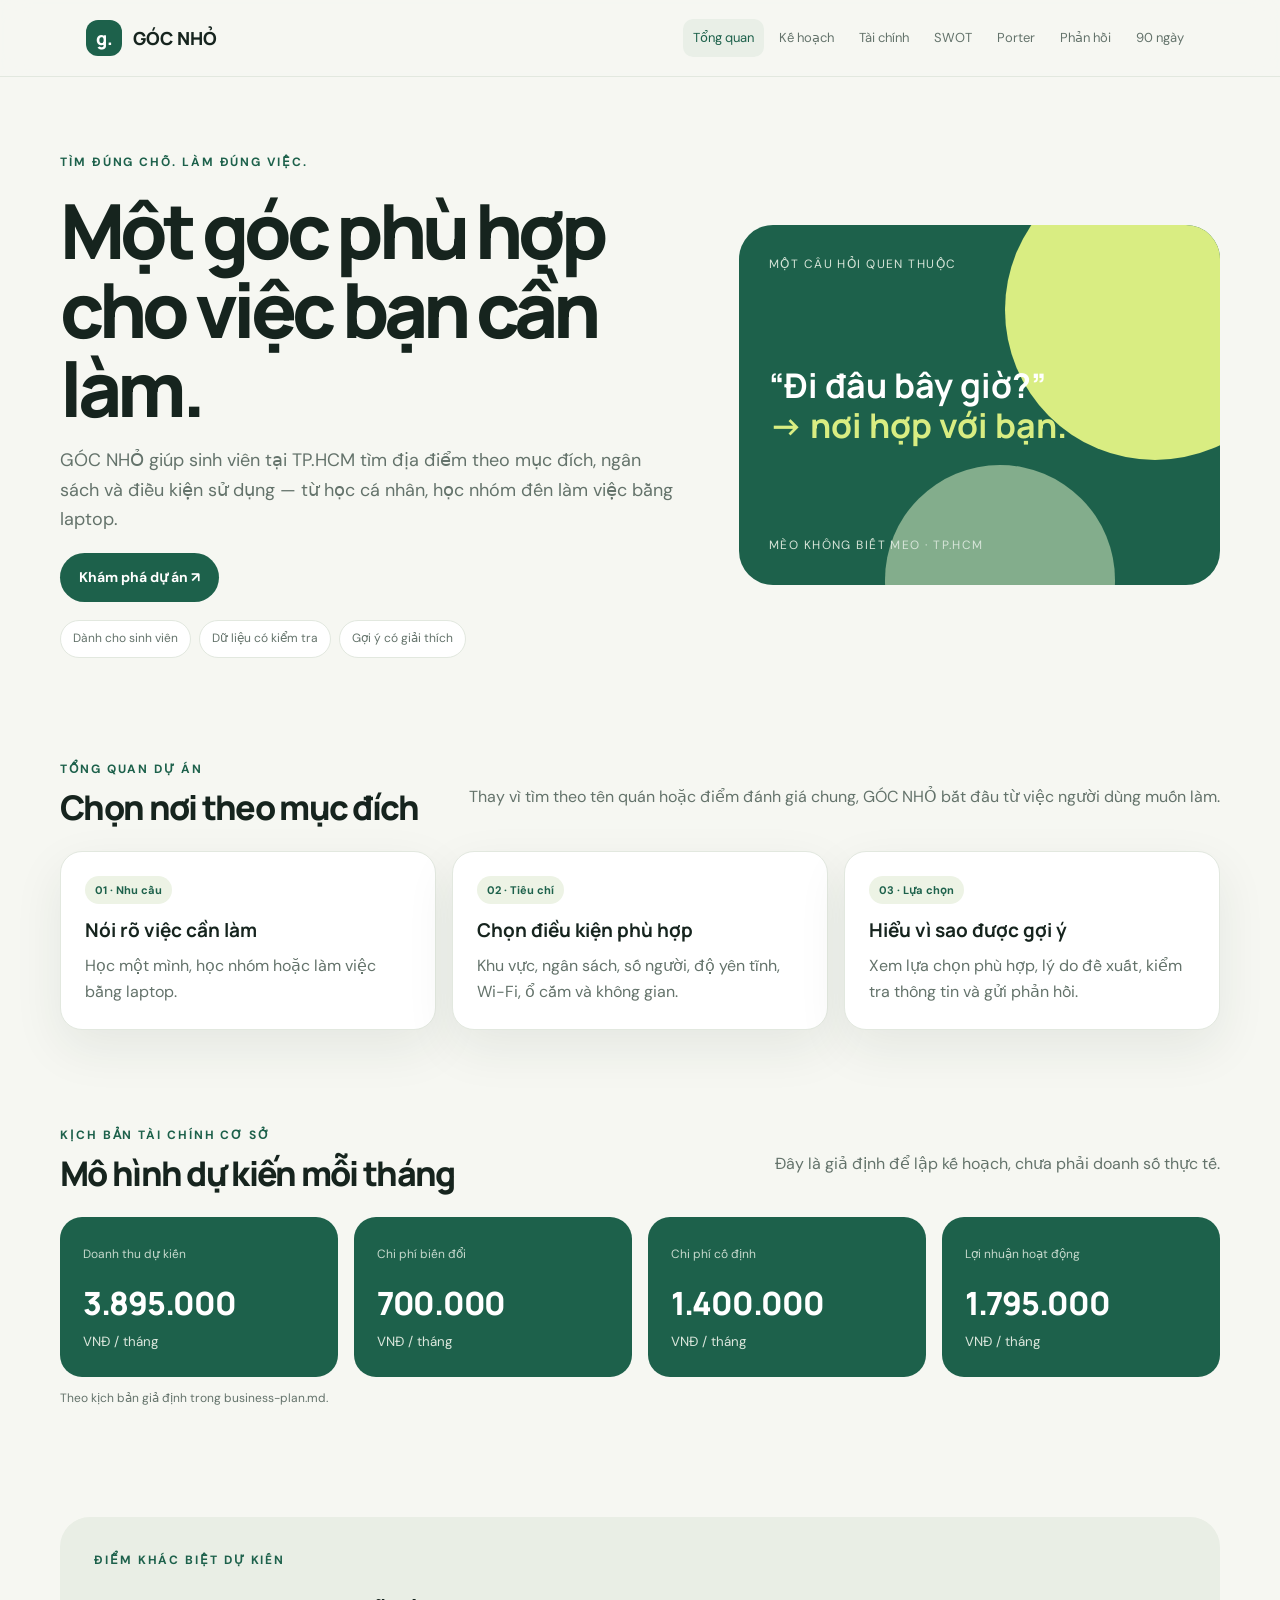
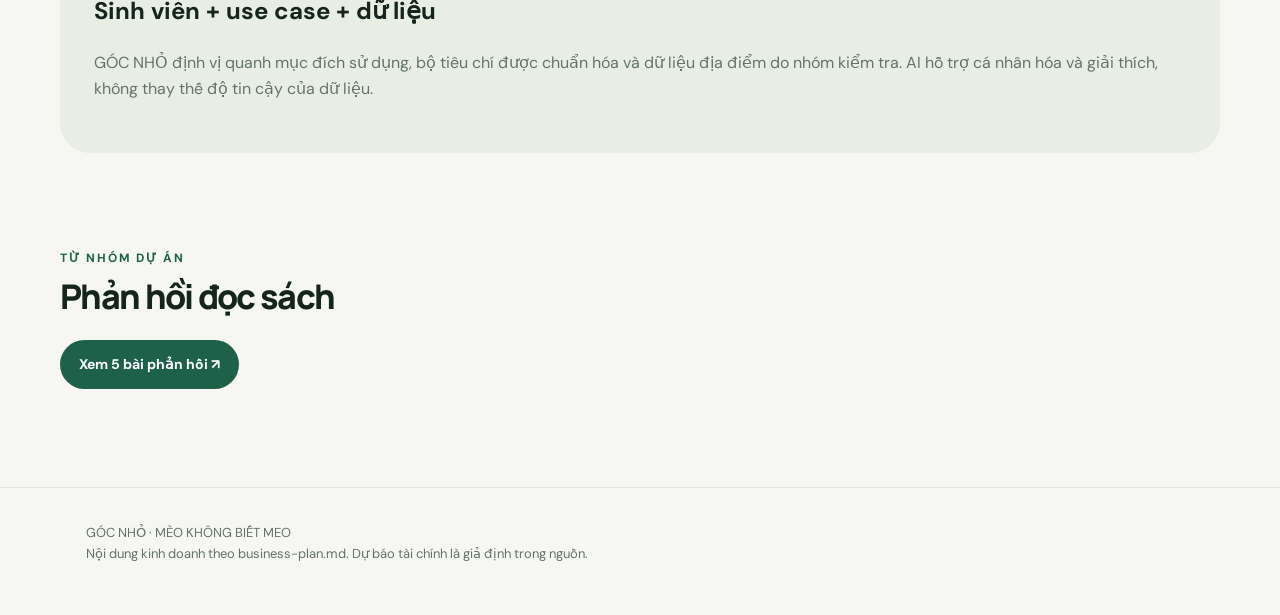
==== index.html @ 888e7946 "Da Tao Trang Web Khoi Nghiep Goc Nhỏ V1" ====
<!doctype html><html lang="vi"><head><meta charset="utf-8"><meta name="viewport" content="width=device-width,initial-scale=1"><title>Trang chủ · GÓC NHỎ</title><link rel="stylesheet" href="style.css"></head><body><header class="topbar"><div class="wrap nav"><a class="brand" href="index.html"><span class="mark">g.</span>GÓC NHỎ</a><nav class="navlinks"><a class="active" href="index.html">Tổng quan</a><a class="" href="business-plan.html">Kế hoạch</a><a class="" href="financial-analysis.html">Tài chính</a><a class="" href="swot.html">SWOT</a><a class="" href="five-forces.html">Porter</a><a class="" href="reflections.html">Phản hồi</a><a class="" href="action-plan.html">90 ngày</a></nav></div></header><main><section class="wrap hero"><div><div class="eyebrow">Tìm đúng chỗ. Làm đúng việc.</div><h1>Một góc phù hợp cho việc bạn cần làm.</h1><p>GÓC NHỎ giúp sinh viên tại TP.HCM tìm địa điểm theo mục đích, ngân sách và điều kiện sử dụng — từ học cá nhân, học nhóm đến làm việc bằng laptop.</p><a class="btn" href="business-plan.html">Khám phá dự án ↗</a><div class="pillrow"><span class="pill">Dành cho sinh viên</span><span class="pill">Dữ liệu có kiểm tra</span><span class="pill">Gợi ý có giải thích</span></div></div><div class="hero-art"><div class="art-tag">Một câu hỏi quen thuộc</div><div class="art-quote">“Đi đâu bây giờ?”<br><span style="color:#d9ed82">→ nơi hợp với bạn.</span></div><div class="art-tag">MÈO KHÔNG BIẾT MEO · TP.HCM</div></div></section><section class="wrap section"><div class="section-head"><div><div class="eyebrow">Tổng quan dự án</div><h2>Chọn nơi theo mục đích</h2></div><p>Thay vì tìm theo tên quán hoặc điểm đánh giá chung, GÓC NHỎ bắt đầu từ việc người dùng muốn làm.</p></div><div class="grid three"><article class="card"><span class="tag">01 · Nhu cầu</span><h3>Nói rõ việc cần làm</h3><p>Học một mình, học nhóm hoặc làm việc bằng laptop.</p></article><article class="card"><span class="tag">02 · Tiêu chí</span><h3>Chọn điều kiện phù hợp</h3><p>Khu vực, ngân sách, số người, độ yên tĩnh, Wi-Fi, ổ cắm và không gian.</p></article><article class="card"><span class="tag">03 · Lựa chọn</span><h3>Hiểu vì sao được gợi ý</h3><p>Xem lựa chọn phù hợp, lý do đề xuất, kiểm tra thông tin và gửi phản hồi.</p></article></div></section><section class="wrap section"><div class="section-head"><div><div class="eyebrow">Kịch bản tài chính cơ sở</div><h2>Mô hình dự kiến mỗi tháng</h2></div><p>Đây là giả định để lập kế hoạch, chưa phải doanh số thực tế.</p></div><div class="grid four"><div class="metric"><span class="label">Doanh thu dự kiến</span><strong>3.895.000</strong><small>VNĐ / tháng</small></div><div class="metric"><span class="label">Chi phí biến đổi</span><strong>700.000</strong><small>VNĐ / tháng</small></div><div class="metric"><span class="label">Chi phí cố định</span><strong>1.400.000</strong><small>VNĐ / tháng</small></div><div class="metric"><span class="label">Lợi nhuận hoạt động</span><strong>1.795.000</strong><small>VNĐ / tháng</small></div></div><p class="source">Theo kịch bản giả định trong business-plan.md.</p></section><section class="wrap section"><div class="band"><div class="eyebrow">Điểm khác biệt dự kiến</div><h2>Sinh viên + use case + dữ liệu</h2><p style="color:var(--muted)">GÓC NHỎ định vị quanh mục đích sử dụng, bộ tiêu chí được chuẩn hóa và dữ liệu địa điểm do nhóm kiểm tra. AI hỗ trợ cá nhân hóa và giải thích, không thay thế độ tin cậy của dữ liệu.</p></div></section><section class="wrap section"><div class="section-head"><div><div class="eyebrow">Từ nhóm dự án</div><h2>Phản hồi đọc sách</h2></div></div><a class="btn" href="reflections.html">Xem 5 bài phản hồi ↗</a></section></main><footer class="footer"><div class="wrap">GÓC NHỎ · MÈO KHÔNG BIẾT MEO<br>Nội dung kinh doanh theo business-plan.md. Dự báo tài chính là giả định trong nguồn.</div></footer></body></html>
---- style.css ----
@import url('https://fonts.googleapis.com/css2?family=DM+Sans:wght@400;500;600;700&family=Manrope:wght@400;500;600;700;800&display=swap');:root{--ink:#16241e;--muted:#64736b;--paper:#f6f7f2;--white:#fff;--green:#1d614b;--lime:#d9ed82;--line:#e2e8df;--shadow:0 18px 50px #1b352814;--radius:22px}*{box-sizing:border-box}body{margin:0;background:var(--paper);color:var(--ink);font:16px/1.65 'DM Sans',sans-serif}a{color:inherit}.wrap{max-width:1160px;margin:auto;padding:0 26px}.topbar{position:sticky;top:0;z-index:5;background:#f6f7f2e8;backdrop-filter:blur(14px);border-bottom:1px solid var(--line)}.nav{min-height:76px;display:flex;align-items:center;justify-content:space-between;gap:20px}.brand{display:flex;align-items:center;gap:11px;text-decoration:none;font:800 18px Manrope}.mark{width:36px;height:36px;display:grid;place-items:center;border-radius:12px;background:var(--green);color:white}.navlinks{display:flex;gap:5px;flex-wrap:wrap}.navlinks a{padding:8px 10px;text-decoration:none;color:var(--muted);font-size:13px;border-radius:10px}.navlinks a:hover,.navlinks a.active{color:var(--green);background:#e9efe7}.hero{padding:76px 0 54px;display:grid;grid-template-columns:1.13fr .87fr;gap:54px;align-items:center}.eyebrow{color:var(--green);font-size:12px;font-weight:700;letter-spacing:.16em;text-transform:uppercase}.hero h1,.pagehead h1{font:800 clamp(42px,6vw,76px)/1.04 Manrope;letter-spacing:-.065em;margin:18px 0}.hero p{font-size:18px;color:var(--muted);max-width:650px}.hero-art{min-height:360px;border-radius:34px;background:var(--green);padding:30px;color:white;position:relative;overflow:hidden;display:flex;flex-direction:column;justify-content:space-between}.hero-art:after{content:'';position:absolute;width:300px;height:300px;border-radius:50%;background:var(--lime);right:-85px;top:-65px}.hero-art:before{content:'';position:absolute;width:230px;height:230px;border-radius:50%;background:#83ad8c;right:105px;bottom:-110px}.art-tag,.art-quote{position:relative;z-index:1}.art-tag{font-size:12px;letter-spacing:.12em;text-transform:uppercase;color:#d6e4d8}.art-quote{font:700 34px/1.2 Manrope;max-width:320px}.btn{display:inline-block;border-radius:999px;background:var(--green);color:white;padding:13px 19px;text-decoration:none;font-weight:700;font-size:14px}.section{padding:48px 0}.section-head{display:flex;align-items:end;justify-content:space-between;gap:24px;margin-bottom:24px}.section-head h2{font:800 34px/1.15 Manrope;letter-spacing:-.05em;margin:8px 0 0}.section-head p,.card p,.pagehead p{color:var(--muted)}.grid{display:grid;gap:16px}.two{grid-template-columns:repeat(2,minmax(0,1fr))}.three{grid-template-columns:repeat(3,minmax(0,1fr))}.four{grid-template-columns:repeat(4,minmax(0,1fr))}.card{background:white;border:1px solid var(--line);border-radius:var(--radius);padding:24px;box-shadow:var(--shadow)}.card h3{font:700 19px/1.3 Manrope;margin:0 0 10px}.card p{margin:0}.tag{display:inline-block;border-radius:99px;background:#edf3e5;color:var(--green);padding:5px 10px;font-size:11px;font-weight:700;margin-bottom:14px}.metric{background:var(--green);color:white;border-radius:var(--radius);padding:23px;min-height:148px}.metric .label{color:#c5d8cc;font-size:12px}.metric strong{font:800 clamp(22px,3vw,32px) Manrope;display:block;letter-spacing:-.04em;margin:14px 0 3px}.metric small{color:#dce7dd}.band{background:#e9eee5;border-radius:30px;padding:34px}.pagehead{padding:58px 0 28px}.pagehead h1{font-size:clamp(38px,5vw,60px);margin:10px 0}.pagehead p{max-width:780px}.split{display:grid;grid-template-columns:1fr 1fr;gap:18px}.list{padding-left:20px;color:var(--muted)}.list li{margin:8px 0}.table-wrap{overflow:auto;border:1px solid var(--line);border-radius:18px;background:white}table{border-collapse:collapse;width:100%;min-width:680px}th,td{text-align:left;padding:15px 17px;border-bottom:1px solid var(--line);vertical-align:top}th{font-size:12px;color:var(--muted);text-transform:uppercase;background:#f7f9f5}td{font-size:14px}.chart-row{display:grid;grid-template-columns:190px 1fr auto;gap:14px;align-items:center;margin:18px 0}.track{height:12px;background:#e8eee7;border-radius:99px;overflow:hidden}.fill{height:100%;border-radius:99px;background:var(--green)}.note{padding:16px 18px;border-left:3px solid #f2a46d;background:#fff5ec;border-radius:0 14px 14px 0;color:#765338}.swot{min-height:230px}.s{background:#e9f2e7}.w{background:#f8eadf}.o{background:#e4f1ed}.t{background:#eeeaf4}.force{min-height:245px;position:relative;overflow:hidden}.force:after{content:attr(data-n);position:absolute;right:15px;bottom:-38px;color:#f2f5f0;font:800 150px Manrope}.rating{font:800 13px Manrope;color:var(--green);background:#e6f0e3;border-radius:99px;padding:6px 12px;display:inline-block;margin-bottom:12px}.force>*{position:relative;z-index:1}.timeline{display:grid;grid-template-columns:repeat(3,1fr);position:relative}.timeline:before{content:'';position:absolute;top:19px;left:12%;right:12%;height:2px;background:#d5e0d2}.step{position:relative;padding:54px 18px 10px}.dot{position:absolute;top:8px;left:18px;width:24px;height:24px;border:6px solid var(--green);background:var(--paper);border-radius:50%;z-index:1}.member{display:flex;flex-direction:column;min-height:265px}.member-id,.source{font-size:12px;color:var(--muted)}.member-title{font-size:13px;color:var(--green);font-weight:700;margin-bottom:10px}.more{margin-top:auto;padding-top:20px;text-decoration:none;color:var(--green);font-weight:700;font-size:14px}.article{max-width:820px;margin:0 auto}.article-body{background:white;border:1px solid var(--line);border-radius:26px;padding:clamp(24px,6vw,60px);box-shadow:var(--shadow)}.article-body h1,.article-body h2,.article-body h3{font-family:Manrope;line-height:1.25}.article-body h1{font-size:32px}.article-body h2{font-size:25px;margin-top:35px}.article-body p,.article-body li{color:#48574f}.article-body a{color:var(--green)}.article-body blockquote{border-left:3px solid var(--lime);padding-left:18px;color:var(--muted)}.article-body img{max-width:100%;height:auto}.back{display:inline-block;color:var(--green);text-decoration:none;font-weight:700;margin-bottom:18px}.pillrow{display:flex;gap:8px;flex-wrap:wrap;margin-top:18px}.pill{background:white;border:1px solid var(--line);padding:8px 12px;border-radius:99px;font-size:12px;color:var(--muted)}.footer{padding:34px 0 50px;color:var(--muted);font-size:13px;border-top:1px solid var(--line);margin-top:50px}@media(max-width:900px){.hero{grid-template-columns:1fr;gap:28px;padding-top:54px}.hero-art{min-height:260px}.four,.three{grid-template-columns:repeat(2,1fr)}.nav{align-items:flex-start;padding:14px 0;flex-direction:column}.timeline{grid-template-columns:1fr}.timeline:before{top:25px;bottom:25px;left:29px;right:auto;width:2px;height:auto}.step{padding:8px 8px 24px 64px}.dot{left:18px;top:8px}}@media(max-width:600px){.wrap{padding:0 18px}.two,.three,.four,.split{grid-template-columns:1fr}.section{padding:34px 0}.section-head{display:block}.hero h1{font-size:48px}.chart-row{grid-template-columns:1fr auto;gap:8px}.track{grid-column:1/-1;grid-row:2}.card{padding:21px}.band{padding:24px}}
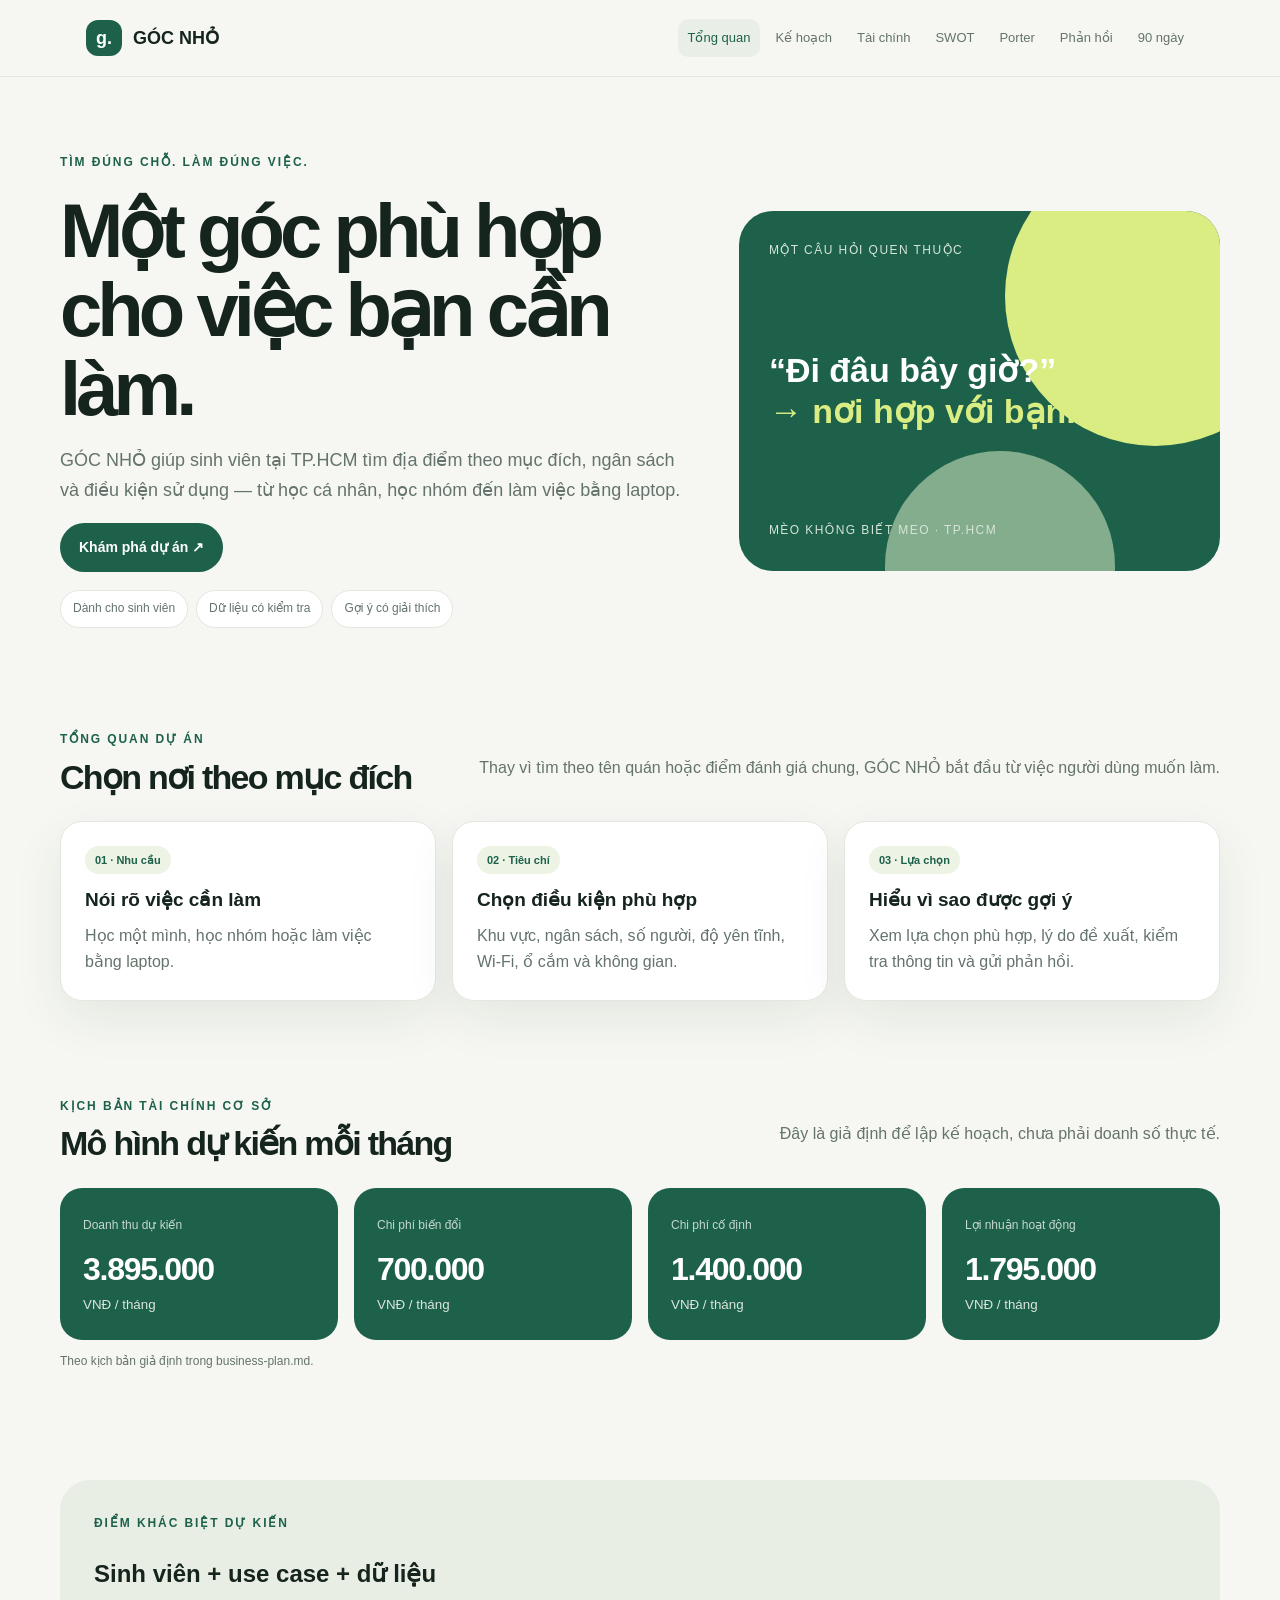
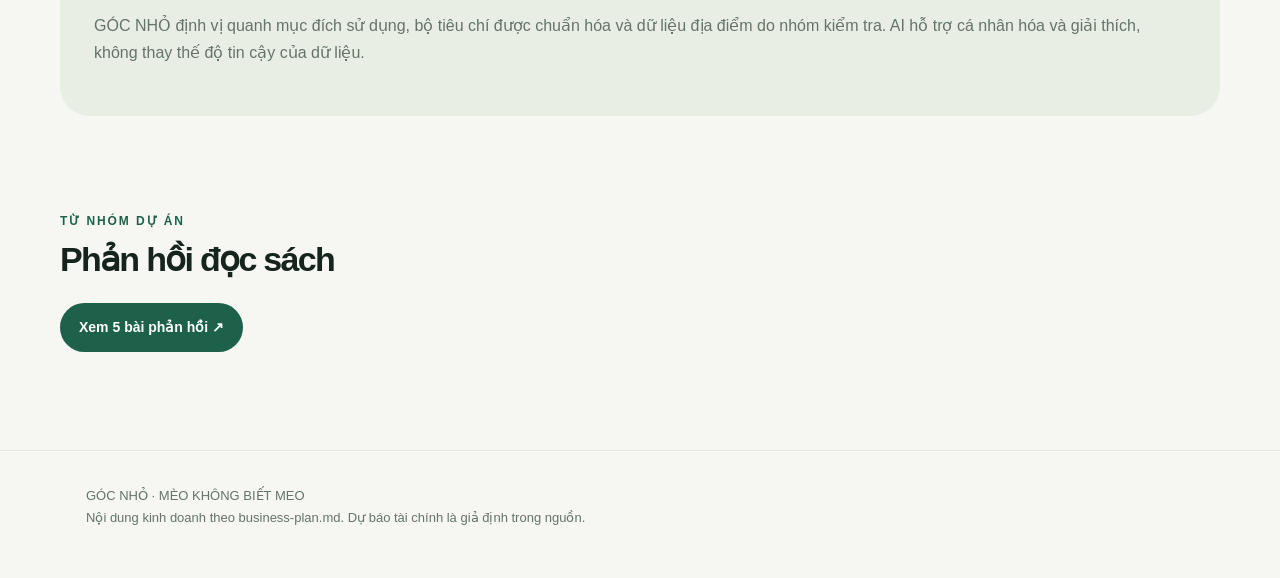
==== commit 801b9108: "Da Tao Trang Web Khoi Nghiep Góc Nhỏ V2" ====
--- a/index.html
+++ b/index.html
@@ -1 +1 @@
-<!doctype html><html lang="vi"><head><meta charset="utf-8"><meta name="viewport" content="width=device-width,initial-scale=1"><title>Trang chủ · GÓC NHỎ</title><link rel="stylesheet" href="style.css"></head><body><header class="topbar"><div class="wrap nav"><a class="brand" href="index.html"><span class="mark">g.</span>GÓC NHỎ</a><nav class="navlinks"><a class="active" href="index.html">Tổng quan</a><a class="" href="business-plan.html">Kế hoạch</a><a class="" href="financial-analysis.html">Tài chính</a><a class="" href="swot.html">SWOT</a><a class="" href="five-forces.html">Porter</a><a class="" href="reflections.html">Phản hồi</a><a class="" href="action-plan.html">90 ngày</a></nav></div></header><main><section class="wrap hero"><div><div class="eyebrow">Tìm đúng chỗ. Làm đúng việc.</div><h1>Một góc phù hợp cho việc bạn cần làm.</h1><p>GÓC NHỎ giúp sinh viên tại TP.HCM tìm địa điểm theo mục đích, ngân sách và điều kiện sử dụng — từ học cá nhân, học nhóm đến làm việc bằng laptop.</p><a class="btn" href="business-plan.html">Khám phá dự án ↗</a><div class="pillrow"><span class="pill">Dành cho sinh viên</span><span class="pill">Dữ liệu có kiểm tra</span><span class="pill">Gợi ý có giải thích</span></div></div><div class="hero-art"><div class="art-tag">Một câu hỏi quen thuộc</div><div class="art-quote">“Đi đâu bây giờ?”<br><span style="color:#d9ed82">→ nơi hợp với bạn.</span></div><div class="art-tag">MÈO KHÔNG BIẾT MEO · TP.HCM</div></div></section><section class="wrap section"><div class="section-head"><div><div class="eyebrow">Tổng quan dự án</div><h2>Chọn nơi theo mục đích</h2></div><p>Thay vì tìm theo tên quán hoặc điểm đánh giá chung, GÓC NHỎ bắt đầu từ việc người dùng muốn làm.</p></div><div class="grid three"><article class="card"><span class="tag">01 · Nhu cầu</span><h3>Nói rõ việc cần làm</h3><p>Học một mình, học nhóm hoặc làm việc bằng laptop.</p></article><article class="card"><span class="tag">02 · Tiêu chí</span><h3>Chọn điều kiện phù hợp</h3><p>Khu vực, ngân sách, số người, độ yên tĩnh, Wi-Fi, ổ cắm và không gian.</p></article><article class="card"><span class="tag">03 · Lựa chọn</span><h3>Hiểu vì sao được gợi ý</h3><p>Xem lựa chọn phù hợp, lý do đề xuất, kiểm tra thông tin và gửi phản hồi.</p></article></div></section><section class="wrap section"><div class="section-head"><div><div class="eyebrow">Kịch bản tài chính cơ sở</div><h2>Mô hình dự kiến mỗi tháng</h2></div><p>Đây là giả định để lập kế hoạch, chưa phải doanh số thực tế.</p></div><div class="grid four"><div class="metric"><span class="label">Doanh thu dự kiến</span><strong>3.895.000</strong><small>VNĐ / tháng</small></div><div class="metric"><span class="label">Chi phí biến đổi</span><strong>700.000</strong><small>VNĐ / tháng</small></div><div class="metric"><span class="label">Chi phí cố định</span><strong>1.400.000</strong><small>VNĐ / tháng</small></div><div class="metric"><span class="label">Lợi nhuận hoạt động</span><strong>1.795.000</strong><small>VNĐ / tháng</small></div></div><p class="source">Theo kịch bản giả định trong business-plan.md.</p></section><section class="wrap section"><div class="band"><div class="eyebrow">Điểm khác biệt dự kiến</div><h2>Sinh viên + use case + dữ liệu</h2><p style="color:var(--muted)">GÓC NHỎ định vị quanh mục đích sử dụng, bộ tiêu chí được chuẩn hóa và dữ liệu địa điểm do nhóm kiểm tra. AI hỗ trợ cá nhân hóa và giải thích, không thay thế độ tin cậy của dữ liệu.</p></div></section><section class="wrap section"><div class="section-head"><div><div class="eyebrow">Từ nhóm dự án</div><h2>Phản hồi đọc sách</h2></div></div><a class="btn" href="reflections.html">Xem 5 bài phản hồi ↗</a></section></main><footer class="footer"><div class="wrap">GÓC NHỎ · MÈO KHÔNG BIẾT MEO<br>Nội dung kinh doanh theo business-plan.md. Dự báo tài chính là giả định trong nguồn.</div></footer></body></html>+<!doctype html><html lang="vi"><head><meta charset="UTF-8"><meta name="viewport" content="width=device-width,initial-scale=1"><title>Trang chủ · GÓC NHỎ</title><link rel="stylesheet" href="style.css"></head><body><header class="topbar"><div class="wrap nav"><a class="brand" href="index.html"><span class="mark">g.</span>GÓC NHỎ</a><nav class="navlinks"><a class="active" href="index.html">Tổng quan</a><a class="" href="business-plan.html">Kế hoạch</a><a class="" href="financial-analysis.html">Tài chính</a><a class="" href="swot.html">SWOT</a><a class="" href="five-forces.html">Porter</a><a class="" href="reflections.html">Phản hồi</a><a class="" href="action-plan.html">90 ngày</a></nav></div></header><main><section class="wrap hero"><div><div class="eyebrow">Tìm đúng chỗ. Làm đúng việc.</div><h1>Một góc phù hợp cho việc bạn cần làm.</h1><p>GÓC NHỎ giúp sinh viên tại TP.HCM tìm địa điểm theo mục đích, ngân sách và điều kiện sử dụng — từ học cá nhân, học nhóm đến làm việc bằng laptop.</p><a class="btn" href="business-plan.html">Khám phá dự án ↗</a><div class="pillrow"><span class="pill">Dành cho sinh viên</span><span class="pill">Dữ liệu có kiểm tra</span><span class="pill">Gợi ý có giải thích</span></div></div><div class="hero-art"><div class="art-tag">Một câu hỏi quen thuộc</div><div class="art-quote">“Đi đâu bây giờ?”<br><span style="color:#d9ed82">→ nơi hợp với bạn.</span></div><div class="art-tag">MÈO KHÔNG BIẾT MEO · TP.HCM</div></div></section><section class="wrap section"><div class="section-head"><div><div class="eyebrow">Tổng quan dự án</div><h2>Chọn nơi theo mục đích</h2></div><p>Thay vì tìm theo tên quán hoặc điểm đánh giá chung, GÓC NHỎ bắt đầu từ việc người dùng muốn làm.</p></div><div class="grid three"><article class="card"><span class="tag">01 · Nhu cầu</span><h3>Nói rõ việc cần làm</h3><p>Học một mình, học nhóm hoặc làm việc bằng laptop.</p></article><article class="card"><span class="tag">02 · Tiêu chí</span><h3>Chọn điều kiện phù hợp</h3><p>Khu vực, ngân sách, số người, độ yên tĩnh, Wi-Fi, ổ cắm và không gian.</p></article><article class="card"><span class="tag">03 · Lựa chọn</span><h3>Hiểu vì sao được gợi ý</h3><p>Xem lựa chọn phù hợp, lý do đề xuất, kiểm tra thông tin và gửi phản hồi.</p></article></div></section><section class="wrap section"><div class="section-head"><div><div class="eyebrow">Kịch bản tài chính cơ sở</div><h2>Mô hình dự kiến mỗi tháng</h2></div><p>Đây là giả định để lập kế hoạch, chưa phải doanh số thực tế.</p></div><div class="grid four"><div class="metric"><span class="label">Doanh thu dự kiến</span><strong>3.895.000</strong><small>VNĐ / tháng</small></div><div class="metric"><span class="label">Chi phí biến đổi</span><strong>700.000</strong><small>VNĐ / tháng</small></div><div class="metric"><span class="label">Chi phí cố định</span><strong>1.400.000</strong><small>VNĐ / tháng</small></div><div class="metric"><span class="label">Lợi nhuận hoạt động</span><strong>1.795.000</strong><small>VNĐ / tháng</small></div></div><p class="source">Theo kịch bản giả định trong business-plan.md.</p></section><section class="wrap section"><div class="band"><div class="eyebrow">Điểm khác biệt dự kiến</div><h2>Sinh viên + use case + dữ liệu</h2><p style="color:var(--muted)">GÓC NHỎ định vị quanh mục đích sử dụng, bộ tiêu chí được chuẩn hóa và dữ liệu địa điểm do nhóm kiểm tra. AI hỗ trợ cá nhân hóa và giải thích, không thay thế độ tin cậy của dữ liệu.</p></div></section><section class="wrap section"><div class="section-head"><div><div class="eyebrow">Từ nhóm dự án</div><h2>Phản hồi đọc sách</h2></div></div><a class="btn" href="reflections.html">Xem 5 bài phản hồi ↗</a></section></main><footer class="footer"><div class="wrap">GÓC NHỎ · MÈO KHÔNG BIẾT MEO<br>Nội dung kinh doanh theo business-plan.md. Dự báo tài chính là giả định trong nguồn.</div></footer></body></html>
--- a/style.css
+++ b/style.css
@@ -1 +1 @@
-@import url('https://fonts.googleapis.com/css2?family=DM+Sans:wght@400;500;600;700&family=Manrope:wght@400;500;600;700;800&display=swap');:root{--ink:#16241e;--muted:#64736b;--paper:#f6f7f2;--white:#fff;--green:#1d614b;--lime:#d9ed82;--line:#e2e8df;--shadow:0 18px 50px #1b352814;--radius:22px}*{box-sizing:border-box}body{margin:0;background:var(--paper);color:var(--ink);font:16px/1.65 'DM Sans',sans-serif}a{color:inherit}.wrap{max-width:1160px;margin:auto;padding:0 26px}.topbar{position:sticky;top:0;z-index:5;background:#f6f7f2e8;backdrop-filter:blur(14px);border-bottom:1px solid var(--line)}.nav{min-height:76px;display:flex;align-items:center;justify-content:space-between;gap:20px}.brand{display:flex;align-items:center;gap:11px;text-decoration:none;font:800 18px Manrope}.mark{width:36px;height:36px;display:grid;place-items:center;border-radius:12px;background:var(--green);color:white}.navlinks{display:flex;gap:5px;flex-wrap:wrap}.navlinks a{padding:8px 10px;text-decoration:none;color:var(--muted);font-size:13px;border-radius:10px}.navlinks a:hover,.navlinks a.active{color:var(--green);background:#e9efe7}.hero{padding:76px 0 54px;display:grid;grid-template-columns:1.13fr .87fr;gap:54px;align-items:center}.eyebrow{color:var(--green);font-size:12px;font-weight:700;letter-spacing:.16em;text-transform:uppercase}.hero h1,.pagehead h1{font:800 clamp(42px,6vw,76px)/1.04 Manrope;letter-spacing:-.065em;margin:18px 0}.hero p{font-size:18px;color:var(--muted);max-width:650px}.hero-art{min-height:360px;border-radius:34px;background:var(--green);padding:30px;color:white;position:relative;overflow:hidden;display:flex;flex-direction:column;justify-content:space-between}.hero-art:after{content:'';position:absolute;width:300px;height:300px;border-radius:50%;background:var(--lime);right:-85px;top:-65px}.hero-art:before{content:'';position:absolute;width:230px;height:230px;border-radius:50%;background:#83ad8c;right:105px;bottom:-110px}.art-tag,.art-quote{position:relative;z-index:1}.art-tag{font-size:12px;letter-spacing:.12em;text-transform:uppercase;color:#d6e4d8}.art-quote{font:700 34px/1.2 Manrope;max-width:320px}.btn{display:inline-block;border-radius:999px;background:var(--green);color:white;padding:13px 19px;text-decoration:none;font-weight:700;font-size:14px}.section{padding:48px 0}.section-head{display:flex;align-items:end;justify-content:space-between;gap:24px;margin-bottom:24px}.section-head h2{font:800 34px/1.15 Manrope;letter-spacing:-.05em;margin:8px 0 0}.section-head p,.card p,.pagehead p{color:var(--muted)}.grid{display:grid;gap:16px}.two{grid-template-columns:repeat(2,minmax(0,1fr))}.three{grid-template-columns:repeat(3,minmax(0,1fr))}.four{grid-template-columns:repeat(4,minmax(0,1fr))}.card{background:white;border:1px solid var(--line);border-radius:var(--radius);padding:24px;box-shadow:var(--shadow)}.card h3{font:700 19px/1.3 Manrope;margin:0 0 10px}.card p{margin:0}.tag{display:inline-block;border-radius:99px;background:#edf3e5;color:var(--green);padding:5px 10px;font-size:11px;font-weight:700;margin-bottom:14px}.metric{background:var(--green);color:white;border-radius:var(--radius);padding:23px;min-height:148px}.metric .label{color:#c5d8cc;font-size:12px}.metric strong{font:800 clamp(22px,3vw,32px) Manrope;display:block;letter-spacing:-.04em;margin:14px 0 3px}.metric small{color:#dce7dd}.band{background:#e9eee5;border-radius:30px;padding:34px}.pagehead{padding:58px 0 28px}.pagehead h1{font-size:clamp(38px,5vw,60px);margin:10px 0}.pagehead p{max-width:780px}.split{display:grid;grid-template-columns:1fr 1fr;gap:18px}.list{padding-left:20px;color:var(--muted)}.list li{margin:8px 0}.table-wrap{overflow:auto;border:1px solid var(--line);border-radius:18px;background:white}table{border-collapse:collapse;width:100%;min-width:680px}th,td{text-align:left;padding:15px 17px;border-bottom:1px solid var(--line);vertical-align:top}th{font-size:12px;color:var(--muted);text-transform:uppercase;background:#f7f9f5}td{font-size:14px}.chart-row{display:grid;grid-template-columns:190px 1fr auto;gap:14px;align-items:center;margin:18px 0}.track{height:12px;background:#e8eee7;border-radius:99px;overflow:hidden}.fill{height:100%;border-radius:99px;background:var(--green)}.note{padding:16px 18px;border-left:3px solid #f2a46d;background:#fff5ec;border-radius:0 14px 14px 0;color:#765338}.swot{min-height:230px}.s{background:#e9f2e7}.w{background:#f8eadf}.o{background:#e4f1ed}.t{background:#eeeaf4}.force{min-height:245px;position:relative;overflow:hidden}.force:after{content:attr(data-n);position:absolute;right:15px;bottom:-38px;color:#f2f5f0;font:800 150px Manrope}.rating{font:800 13px Manrope;color:var(--green);background:#e6f0e3;border-radius:99px;padding:6px 12px;display:inline-block;margin-bottom:12px}.force>*{position:relative;z-index:1}.timeline{display:grid;grid-template-columns:repeat(3,1fr);position:relative}.timeline:before{content:'';position:absolute;top:19px;left:12%;right:12%;height:2px;background:#d5e0d2}.step{position:relative;padding:54px 18px 10px}.dot{position:absolute;top:8px;left:18px;width:24px;height:24px;border:6px solid var(--green);background:var(--paper);border-radius:50%;z-index:1}.member{display:flex;flex-direction:column;min-height:265px}.member-id,.source{font-size:12px;color:var(--muted)}.member-title{font-size:13px;color:var(--green);font-weight:700;margin-bottom:10px}.more{margin-top:auto;padding-top:20px;text-decoration:none;color:var(--green);font-weight:700;font-size:14px}.article{max-width:820px;margin:0 auto}.article-body{background:white;border:1px solid var(--line);border-radius:26px;padding:clamp(24px,6vw,60px);box-shadow:var(--shadow)}.article-body h1,.article-body h2,.article-body h3{font-family:Manrope;line-height:1.25}.article-body h1{font-size:32px}.article-body h2{font-size:25px;margin-top:35px}.article-body p,.article-body li{color:#48574f}.article-body a{color:var(--green)}.article-body blockquote{border-left:3px solid var(--lime);padding-left:18px;color:var(--muted)}.article-body img{max-width:100%;height:auto}.back{display:inline-block;color:var(--green);text-decoration:none;font-weight:700;margin-bottom:18px}.pillrow{display:flex;gap:8px;flex-wrap:wrap;margin-top:18px}.pill{background:white;border:1px solid var(--line);padding:8px 12px;border-radius:99px;font-size:12px;color:var(--muted)}.footer{padding:34px 0 50px;color:var(--muted);font-size:13px;border-top:1px solid var(--line);margin-top:50px}@media(max-width:900px){.hero{grid-template-columns:1fr;gap:28px;padding-top:54px}.hero-art{min-height:260px}.four,.three{grid-template-columns:repeat(2,1fr)}.nav{align-items:flex-start;padding:14px 0;flex-direction:column}.timeline{grid-template-columns:1fr}.timeline:before{top:25px;bottom:25px;left:29px;right:auto;width:2px;height:auto}.step{padding:8px 8px 24px 64px}.dot{left:18px;top:8px}}@media(max-width:600px){.wrap{padding:0 18px}.two,.three,.four,.split{grid-template-columns:1fr}.section{padding:34px 0}.section-head{display:block}.hero h1{font-size:48px}.chart-row{grid-template-columns:1fr auto;gap:8px}.track{grid-column:1/-1;grid-row:2}.card{padding:21px}.band{padding:24px}}+:root{--font-vietnam:"Be Vietnam Pro", "Noto Sans", "Segoe UI", Arial, sans-serif;--ink:#16241e;--muted:#64736b;--paper:#f6f7f2;--white:#fff;--green:#1d614b;--lime:#d9ed82;--line:#e2e8df;--shadow:0 18px 50px #1b352814;--radius:22px}*{box-sizing:border-box}body{margin:0;background:var(--paper);color:var(--ink);font:16px/1.65 var(--font-vietnam)}a{color:inherit}.wrap{max-width:1160px;margin:auto;padding:0 26px}.topbar{position:sticky;top:0;z-index:5;background:#f6f7f2e8;backdrop-filter:blur(14px);border-bottom:1px solid var(--line)}.nav{min-height:76px;display:flex;align-items:center;justify-content:space-between;gap:20px}.brand{display:flex;align-items:center;gap:11px;text-decoration:none;font:800 18px var(--font-vietnam)}.mark{width:36px;height:36px;display:grid;place-items:center;border-radius:12px;background:var(--green);color:white}.navlinks{display:flex;gap:5px;flex-wrap:wrap}.navlinks a{padding:8px 10px;text-decoration:none;color:var(--muted);font-size:13px;border-radius:10px}.navlinks a:hover,.navlinks a.active{color:var(--green);background:#e9efe7}.hero{padding:76px 0 54px;display:grid;grid-template-columns:1.13fr .87fr;gap:54px;align-items:center}.eyebrow{color:var(--green);font-size:12px;font-weight:700;letter-spacing:.16em;text-transform:uppercase}.hero h1,.pagehead h1{font:800 clamp(42px,6vw,76px)/1.04 var(--font-vietnam);letter-spacing:-.065em;margin:18px 0}.hero p{font-size:18px;color:var(--muted);max-width:650px}.hero-art{min-height:360px;border-radius:34px;background:var(--green);padding:30px;color:white;position:relative;overflow:hidden;display:flex;flex-direction:column;justify-content:space-between}.hero-art:after{content:'';position:absolute;width:300px;height:300px;border-radius:50%;background:var(--lime);right:-85px;top:-65px}.hero-art:before{content:'';position:absolute;width:230px;height:230px;border-radius:50%;background:#83ad8c;right:105px;bottom:-110px}.art-tag,.art-quote{position:relative;z-index:1}.art-tag{font-size:12px;letter-spacing:.12em;text-transform:uppercase;color:#d6e4d8}.art-quote{font:700 34px/1.2 var(--font-vietnam);max-width:320px}.btn{display:inline-block;border-radius:999px;background:var(--green);color:white;padding:13px 19px;text-decoration:none;font-weight:700;font-size:14px}.section{padding:48px 0}.section-head{display:flex;align-items:end;justify-content:space-between;gap:24px;margin-bottom:24px}.section-head h2{font:800 34px/1.15 var(--font-vietnam);letter-spacing:-.05em;margin:8px 0 0}.section-head p,.card p,.pagehead p{color:var(--muted)}.grid{display:grid;gap:16px}.two{grid-template-columns:repeat(2,minmax(0,1fr))}.three{grid-template-columns:repeat(3,minmax(0,1fr))}.four{grid-template-columns:repeat(4,minmax(0,1fr))}.card{background:white;border:1px solid var(--line);border-radius:var(--radius);padding:24px;box-shadow:var(--shadow)}.card h3{font:700 19px/1.3 var(--font-vietnam);margin:0 0 10px}.card p{margin:0}.tag{display:inline-block;border-radius:99px;background:#edf3e5;color:var(--green);padding:5px 10px;font-size:11px;font-weight:700;margin-bottom:14px}.metric{background:var(--green);color:white;border-radius:var(--radius);padding:23px;min-height:148px}.metric .label{color:#c5d8cc;font-size:12px}.metric strong{font:800 clamp(22px,3vw,32px) var(--font-vietnam);display:block;letter-spacing:-.04em;margin:14px 0 3px}.metric small{color:#dce7dd}.band{background:#e9eee5;border-radius:30px;padding:34px}.pagehead{padding:58px 0 28px}.pagehead h1{font-size:clamp(38px,5vw,60px);margin:10px 0}.pagehead p{max-width:780px}.split{display:grid;grid-template-columns:1fr 1fr;gap:18px}.list{padding-left:20px;color:var(--muted)}.list li{margin:8px 0}.table-wrap{overflow:auto;border:1px solid var(--line);border-radius:18px;background:white}table{border-collapse:collapse;width:100%;min-width:680px}th,td{text-align:left;padding:15px 17px;border-bottom:1px solid var(--line);vertical-align:top}th{font-size:12px;color:var(--muted);text-transform:uppercase;background:#f7f9f5}td{font-size:14px}.chart-row{display:grid;grid-template-columns:190px 1fr auto;gap:14px;align-items:center;margin:18px 0}.track{height:12px;background:#e8eee7;border-radius:99px;overflow:hidden}.fill{height:100%;border-radius:99px;background:var(--green)}.note{padding:16px 18px;border-left:3px solid #f2a46d;background:#fff5ec;border-radius:0 14px 14px 0;color:#765338}.swot{min-height:230px}.s{background:#e9f2e7}.w{background:#f8eadf}.o{background:#e4f1ed}.t{background:#eeeaf4}.force{min-height:245px;position:relative;overflow:hidden}.force:after{content:attr(data-n);position:absolute;right:15px;bottom:-38px;color:#f2f5f0;font:800 150px var(--font-vietnam)}.rating{font:800 13px var(--font-vietnam);color:var(--green);background:#e6f0e3;border-radius:99px;padding:6px 12px;display:inline-block;margin-bottom:12px}.force>*{position:relative;z-index:1}.timeline{display:grid;grid-template-columns:repeat(3,1fr);position:relative}.timeline:before{content:'';position:absolute;top:19px;left:12%;right:12%;height:2px;background:#d5e0d2}.step{position:relative;padding:54px 18px 10px}.dot{position:absolute;top:8px;left:18px;width:24px;height:24px;border:6px solid var(--green);background:var(--paper);border-radius:50%;z-index:1}.member{display:flex;flex-direction:column;min-height:265px}.member-id,.source{font-size:12px;color:var(--muted)}.member-title{font-size:13px;color:var(--green);font-weight:700;margin-bottom:10px}.more{margin-top:auto;padding-top:20px;text-decoration:none;color:var(--green);font-weight:700;font-size:14px}.article{max-width:820px;margin:0 auto}.article-body{background:white;border:1px solid var(--line);border-radius:26px;padding:clamp(24px,6vw,60px);box-shadow:var(--shadow)}.article-body h1,.article-body h2,.article-body h3{font-family:var(--font-vietnam);line-height:1.25}.article-body h1{font-size:32px}.article-body h2{font-size:25px;margin-top:35px}.article-body p,.article-body li{color:#48574f}.article-body a{color:var(--green)}.article-body blockquote{border-left:3px solid var(--lime);padding-left:18px;color:var(--muted)}.article-body img{max-width:100%;height:auto}.back{display:inline-block;color:var(--green);text-decoration:none;font-weight:700;margin-bottom:18px}.pillrow{display:flex;gap:8px;flex-wrap:wrap;margin-top:18px}.pill{background:white;border:1px solid var(--line);padding:8px 12px;border-radius:99px;font-size:12px;color:var(--muted)}.footer{padding:34px 0 50px;color:var(--muted);font-size:13px;border-top:1px solid var(--line);margin-top:50px}@media(max-width:900px){.hero{grid-template-columns:1fr;gap:28px;padding-top:54px}.hero-art{min-height:260px}.four,.three{grid-template-columns:repeat(2,1fr)}.nav{align-items:flex-start;padding:14px 0;flex-direction:column}.timeline{grid-template-columns:1fr}.timeline:before{top:25px;bottom:25px;left:29px;right:auto;width:2px;height:auto}.step{padding:8px 8px 24px 64px}.dot{left:18px;top:8px}}@media(max-width:600px){.wrap{padding:0 18px}.two,.three,.four,.split{grid-template-columns:1fr}.section{padding:34px 0}.section-head{display:block}.hero h1{font-size:48px}.chart-row{grid-template-columns:1fr auto;gap:8px}.track{grid-column:1/-1;grid-row:2}.card{padding:21px}.band{padding:24px}} body,.navlinks,.navlinks a,.btn,.card,.metric,.chart-row,.article-body,h1,h2,h3,h4,h5,h6{font-family:var(--font-vietnam)}
